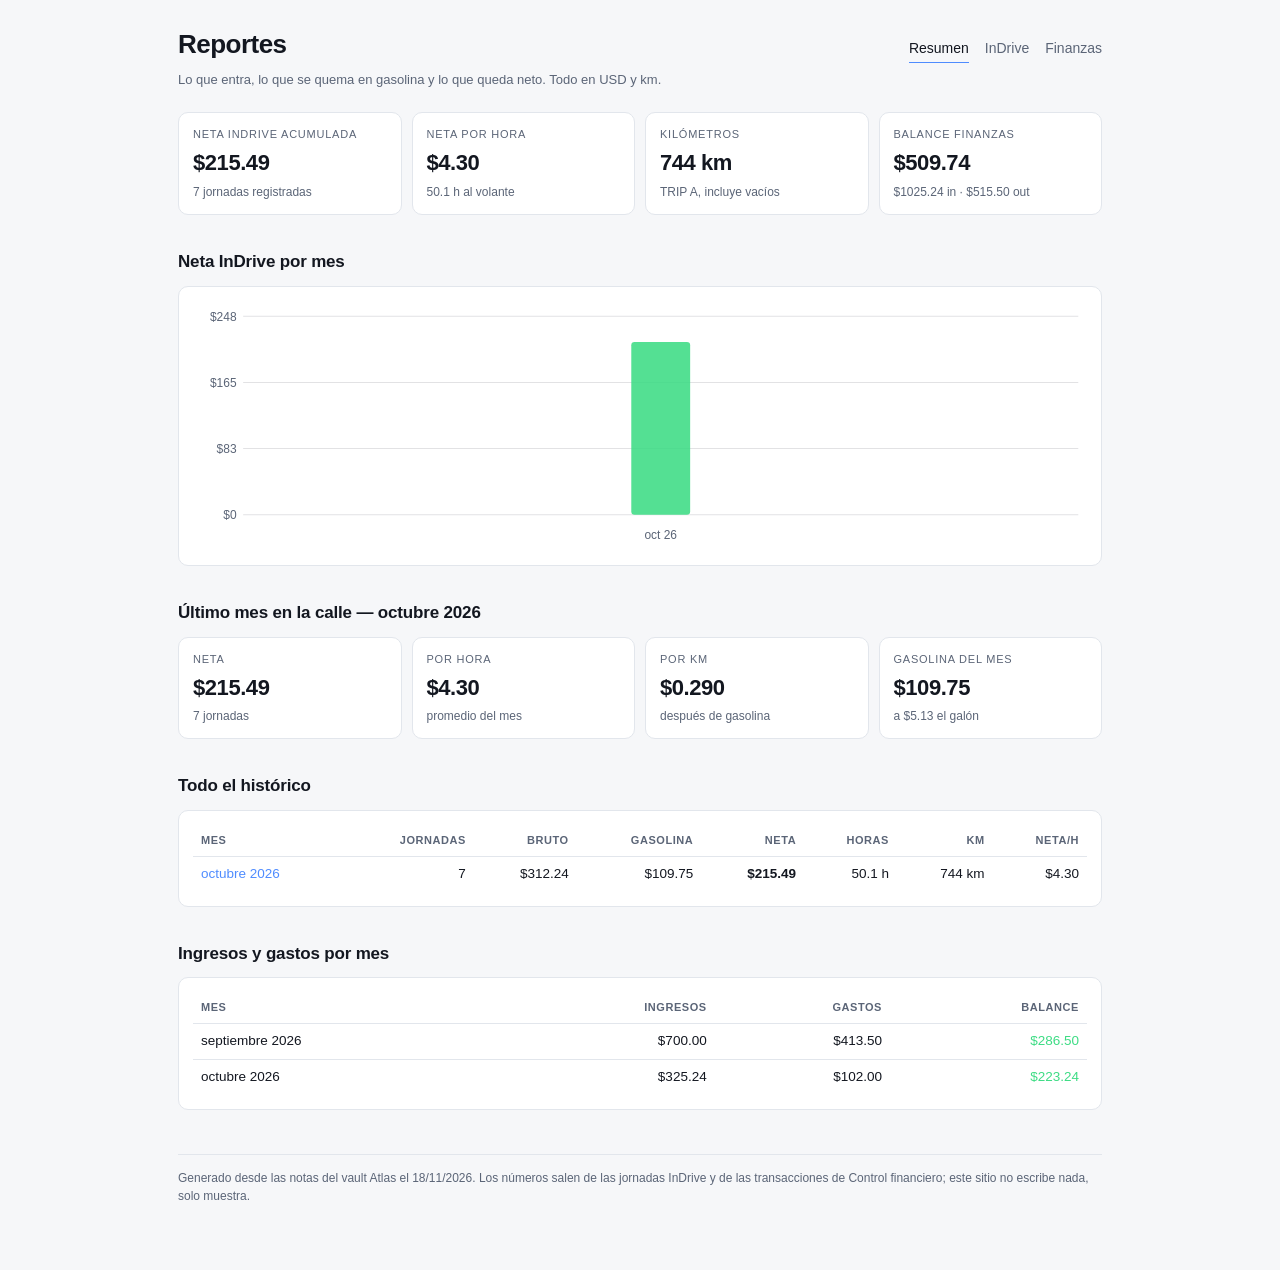
==== index.html @ 0451b604 "reportes 2026-11-18 06:03" ====
<!doctype html>
<html lang="es">
<head>
<meta charset="utf-8">
<meta name="viewport" content="width=device-width,initial-scale=1">
<title>Reportes</title>
<meta name="description" content="Reportes financieros de Victor — generados desde el vault Atlas">
<link rel="stylesheet" href="assets/reportes.css">
</head>
<body>
<div class="wrap">
<header class="top">
  <h1>Reportes</h1>
  <nav><a href="index.html" class="on">Resumen</a><a href="indrive.html">InDrive</a><a href="finanzas.html">Finanzas</a></nav>
</header>
<p class="sub">Lo que entra, lo que se quema en gasolina y lo que queda neto. Todo en USD y km.</p><div class="kpis"><div class="kpi"><div class="l">Neta InDrive acumulada</div><div class="v">$215.49</div><div class="d">7 jornadas registradas</div></div><div class="kpi"><div class="l">Neta por hora</div><div class="v">$4.30</div><div class="d">50.1 h al volante</div></div><div class="kpi"><div class="l">Kilómetros</div><div class="v">744 km</div><div class="d">TRIP A, incluye vacíos</div></div><div class="kpi"><div class="l">Balance finanzas</div><div class="v">$509.74</div><div class="d">$1025.24 in · $515.50 out</div></div></div><h2>Neta InDrive por mes</h2><div class="card"><svg viewBox="0 0 820 230" class="chart" role="img"><line x1="46" y1="196.0" x2="812" y2="196.0" stroke="currentColor" stroke-opacity=".12"/><text x="40" y="200.0" class="eje" text-anchor="end">$0</text><line x1="46" y1="135.3" x2="812" y2="135.3" stroke="currentColor" stroke-opacity=".12"/><text x="40" y="139.3" class="eje" text-anchor="end">$83</text><line x1="46" y1="74.7" x2="812" y2="74.7" stroke="currentColor" stroke-opacity=".12"/><text x="40" y="78.7" class="eje" text-anchor="end">$165</text><line x1="46" y1="14.0" x2="812" y2="14.0" stroke="currentColor" stroke-opacity=".12"/><text x="40" y="18.0" class="eje" text-anchor="end">$248</text><rect x="402.0" y="37.7" width="54.0" height="158.3" rx="3" fill="#3ddc84" opacity=".88"><title>oct 26: $215</title></rect><text x="429.0" y="218" class="eje" text-anchor="middle">oct 26</text></svg></div><h2>Último mes en la calle — octubre 2026</h2><div class="kpis"><div class="kpi"><div class="l">Neta</div><div class="v">$215.49</div><div class="d">7 jornadas</div></div><div class="kpi"><div class="l">Por hora</div><div class="v">$4.30</div><div class="d">promedio del mes</div></div><div class="kpi"><div class="l">Por km</div><div class="v">$0.290</div><div class="d">después de gasolina</div></div><div class="kpi"><div class="l">Gasolina del mes</div><div class="v">$109.75</div><div class="d">a $5.13 el galón</div></div></div><h2>Todo el histórico</h2><div class="card"><div class="scroll"><table><thead><tr><th>Mes</th><th>Jornadas</th><th>Bruto</th><th>Gasolina</th><th>Neta</th><th>Horas</th><th>Km</th><th>Neta/h</th></tr></thead><tbody><tr><td><a href="indrive.html">octubre 2026</a></td><td>7</td><td>$312.24</td><td>$109.75</td><td><b>$215.49</b></td><td>50.1 h</td><td>744 km</td><td>$4.30</td></tr></tbody></table></div></div><h2>Ingresos y gastos por mes</h2><div class="card"><div class="scroll"><table><thead><tr><th>Mes</th><th>Ingresos</th><th>Gastos</th><th>Balance</th></tr></thead><tbody><tr><td>septiembre 2026</td><td>$700.00</td><td>$413.50</td><td><span class="pos">$286.50</span></td></tr><tr><td>octubre 2026</td><td>$325.24</td><td>$102.00</td><td><span class="pos">$223.24</span></td></tr></tbody></table></div></div>
<footer>Generado desde las notas del vault Atlas el 18/11/2026. Los números salen de las jornadas InDrive y de las transacciones de Control financiero; este sitio no escribe nada, solo muestra.</footer>
</div>
</body>
</html>
---- assets/reportes.css ----
/* generado por build-reportes.py — no editar a mano */
:root{--bg:#0e1117;--panel:#161b24;--panel2:#1d2430;--tx:#e8edf5;--tx2:#98a4b8;--line:#242c3a;--azul:#4f8cff;--verde:#3ddc84}
@media (prefers-color-scheme:light){:root{--bg:#f6f7f9;--panel:#fff;--panel2:#f0f2f5;--tx:#131720;--tx2:#5b6577;--line:#e2e6ec}}
*{box-sizing:border-box}
body{margin:0;background:var(--bg);color:var(--tx);font:15px/1.55 -apple-system,BlinkMacSystemFont,"Segoe UI",Roboto,Helvetica,Arial,sans-serif;-webkit-font-smoothing:antialiased}
a{color:var(--azul);text-decoration:none}a:hover{text-decoration:underline}
.wrap{max-width:960px;margin:0 auto;padding:24px 18px 64px}
header.top{display:flex;align-items:baseline;justify-content:space-between;flex-wrap:wrap;gap:8px;margin-bottom:6px}
h1{font-size:26px;letter-spacing:-.02em;margin:0}
h2{font-size:17px;margin:34px 0 10px;letter-spacing:-.01em}
.sub{color:var(--tx2);font-size:13px;margin:2px 0 22px}
nav{display:flex;gap:16px;flex-wrap:wrap;font-size:14px}
nav a{color:var(--tx2);padding-bottom:2px;border-bottom:1px solid transparent}
nav a.on{color:var(--tx);border-color:var(--azul)}
.kpis{display:grid;grid-template-columns:repeat(auto-fit,minmax(150px,1fr));gap:10px}
.kpi{background:var(--panel);border:1px solid var(--line);border-radius:10px;padding:13px 14px}
.kpi .l{color:var(--tx2);font-size:11px;text-transform:uppercase;letter-spacing:.07em}
.kpi .v{font-size:22px;font-weight:650;letter-spacing:-.02em;margin-top:3px;font-variant-numeric:tabular-nums}
.kpi .d{color:var(--tx2);font-size:12px;margin-top:2px}
.card{background:var(--panel);border:1px solid var(--line);border-radius:10px;padding:14px;margin-top:10px}
table{width:100%;border-collapse:collapse;font-size:13.5px;font-variant-numeric:tabular-nums}
th,td{text-align:right;padding:7px 8px;border-bottom:1px solid var(--line);white-space:nowrap}
th{color:var(--tx2);font-weight:600;font-size:11px;text-transform:uppercase;letter-spacing:.05em}
th:first-child,td:first-child{text-align:left}
tr:last-child td{border-bottom:0}
tbody tr:hover{background:var(--panel2)}
.scroll{overflow-x:auto;-webkit-overflow-scrolling:touch}
.chart{width:100%;height:auto;color:var(--tx);display:block}
.eje{fill:var(--tx2);font-size:11px}
.eje.valor{font-size:11.5px}
.vacio{color:var(--tx2);font-size:13px;margin:6px 0}
.pos{color:var(--verde)}.neg{color:#ff6b6b}
footer{margin-top:44px;color:var(--tx2);font-size:12px;border-top:1px solid var(--line);padding-top:14px}
.aviso{background:var(--panel2);border-left:3px solid var(--azul);padding:10px 12px;border-radius:6px;font-size:13px;color:var(--tx2);margin-top:14px}
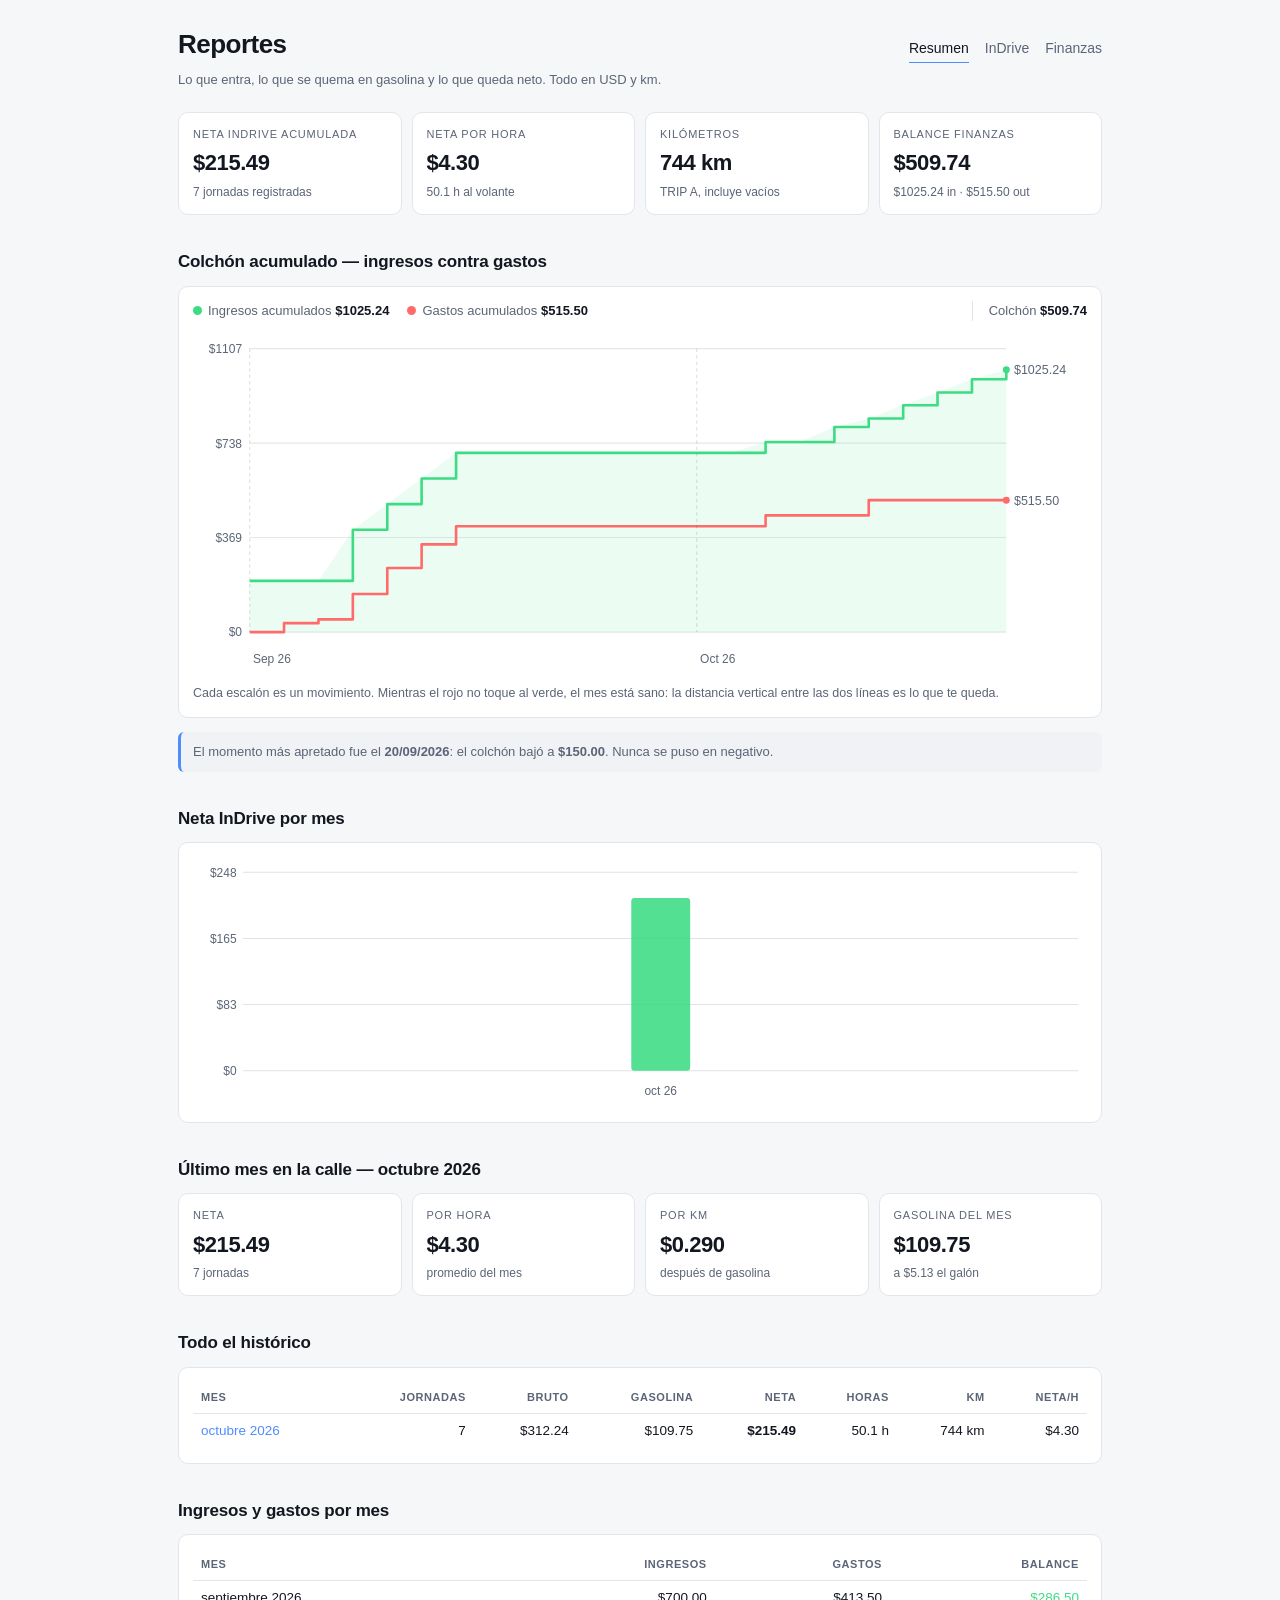
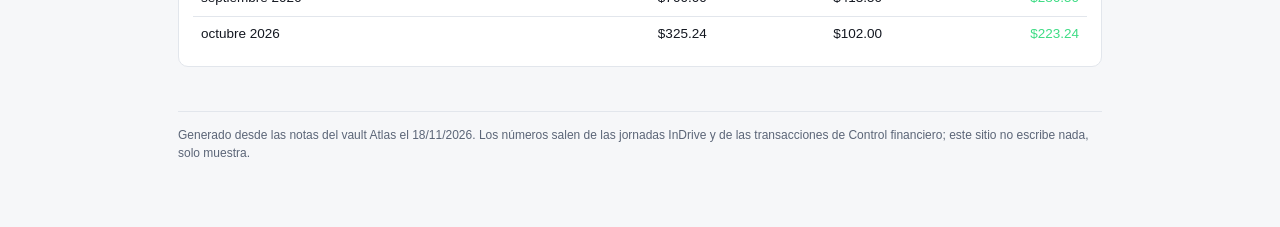
==== commit dcba70f6: "reportes 2026-11-18 06:56" ====
--- a/index.html
+++ b/index.html
@@ -13,7 +13,7 @@
   <h1>Reportes</h1>
   <nav><a href="index.html" class="on">Resumen</a><a href="indrive.html">InDrive</a><a href="finanzas.html">Finanzas</a></nav>
 </header>
-<p class="sub">Lo que entra, lo que se quema en gasolina y lo que queda neto. Todo en USD y km.</p><div class="kpis"><div class="kpi"><div class="l">Neta InDrive acumulada</div><div class="v">$215.49</div><div class="d">7 jornadas registradas</div></div><div class="kpi"><div class="l">Neta por hora</div><div class="v">$4.30</div><div class="d">50.1 h al volante</div></div><div class="kpi"><div class="l">Kilómetros</div><div class="v">744 km</div><div class="d">TRIP A, incluye vacíos</div></div><div class="kpi"><div class="l">Balance finanzas</div><div class="v">$509.74</div><div class="d">$1025.24 in · $515.50 out</div></div></div><h2>Neta InDrive por mes</h2><div class="card"><svg viewBox="0 0 820 230" class="chart" role="img"><line x1="46" y1="196.0" x2="812" y2="196.0" stroke="currentColor" stroke-opacity=".12"/><text x="40" y="200.0" class="eje" text-anchor="end">$0</text><line x1="46" y1="135.3" x2="812" y2="135.3" stroke="currentColor" stroke-opacity=".12"/><text x="40" y="139.3" class="eje" text-anchor="end">$83</text><line x1="46" y1="74.7" x2="812" y2="74.7" stroke="currentColor" stroke-opacity=".12"/><text x="40" y="78.7" class="eje" text-anchor="end">$165</text><line x1="46" y1="14.0" x2="812" y2="14.0" stroke="currentColor" stroke-opacity=".12"/><text x="40" y="18.0" class="eje" text-anchor="end">$248</text><rect x="402.0" y="37.7" width="54.0" height="158.3" rx="3" fill="#3ddc84" opacity=".88"><title>oct 26: $215</title></rect><text x="429.0" y="218" class="eje" text-anchor="middle">oct 26</text></svg></div><h2>Último mes en la calle — octubre 2026</h2><div class="kpis"><div class="kpi"><div class="l">Neta</div><div class="v">$215.49</div><div class="d">7 jornadas</div></div><div class="kpi"><div class="l">Por hora</div><div class="v">$4.30</div><div class="d">promedio del mes</div></div><div class="kpi"><div class="l">Por km</div><div class="v">$0.290</div><div class="d">después de gasolina</div></div><div class="kpi"><div class="l">Gasolina del mes</div><div class="v">$109.75</div><div class="d">a $5.13 el galón</div></div></div><h2>Todo el histórico</h2><div class="card"><div class="scroll"><table><thead><tr><th>Mes</th><th>Jornadas</th><th>Bruto</th><th>Gasolina</th><th>Neta</th><th>Horas</th><th>Km</th><th>Neta/h</th></tr></thead><tbody><tr><td><a href="indrive.html">octubre 2026</a></td><td>7</td><td>$312.24</td><td>$109.75</td><td><b>$215.49</b></td><td>50.1 h</td><td>744 km</td><td>$4.30</td></tr></tbody></table></div></div><h2>Ingresos y gastos por mes</h2><div class="card"><div class="scroll"><table><thead><tr><th>Mes</th><th>Ingresos</th><th>Gastos</th><th>Balance</th></tr></thead><tbody><tr><td>septiembre 2026</td><td>$700.00</td><td>$413.50</td><td><span class="pos">$286.50</span></td></tr><tr><td>octubre 2026</td><td>$325.24</td><td>$102.00</td><td><span class="pos">$223.24</span></td></tr></tbody></table></div></div>
+<p class="sub">Lo que entra, lo que se quema en gasolina y lo que queda neto. Todo en USD y km.</p><div class="kpis"><div class="kpi"><div class="l">Neta InDrive acumulada</div><div class="v">$215.49</div><div class="d">7 jornadas registradas</div></div><div class="kpi"><div class="l">Neta por hora</div><div class="v">$4.30</div><div class="d">50.1 h al volante</div></div><div class="kpi"><div class="l">Kilómetros</div><div class="v">744 km</div><div class="d">TRIP A, incluye vacíos</div></div><div class="kpi"><div class="l">Balance finanzas</div><div class="v">$509.74</div><div class="d">$1025.24 in · $515.50 out</div></div></div><h2>Colchón acumulado — ingresos contra gastos</h2><div class="card"><div class="leyenda"><span><i class="punto verde"></i>Ingresos acumulados <b>$1025.24</b></span><span><i class="punto rojo"></i>Gastos acumulados <b>$515.50</b></span><span class="hueco">Colchón <b class="pos">$509.74</b></span></div><svg viewBox="0 0 820 320" class="chart" role="img"><line x1="52" y1="278.0" x2="746" y2="278.0" stroke="currentColor" stroke-opacity=".1"/><text x="45" y="282.0" class="eje" text-anchor="end">$0</text><line x1="52" y1="191.3" x2="746" y2="191.3" stroke="currentColor" stroke-opacity=".1"/><text x="45" y="195.3" class="eje" text-anchor="end">$369</text><line x1="52" y1="104.7" x2="746" y2="104.7" stroke="currentColor" stroke-opacity=".1"/><text x="45" y="108.7" class="eje" text-anchor="end">$738</text><line x1="52" y1="18.0" x2="746" y2="18.0" stroke="currentColor" stroke-opacity=".1"/><text x="45" y="22.0" class="eje" text-anchor="end">$1107</text><path d="M52.0 278.0 L52.0 231.0 L83.5 231.0 L115.1 231.0 L146.6 184.1 L178.2 160.6 L209.7 137.1 L241.3 113.6 L272.8 113.6 L304.4 113.6 L335.9 113.6 L367.5 113.6 L399.0 113.6 L430.5 113.6 L462.1 113.6 L493.6 113.6 L525.2 103.6 L556.7 103.6 L588.3 89.9 L619.8 82.1 L651.4 69.9 L682.9 58.2 L714.5 46.1 L746.0 37.3 L746.0 278.0 Z" fill="#3ddc84" opacity=".10"/><path d="M52.0 231.0 H83.5 V231.0 H115.1 V231.0 H146.6 V184.1 H178.2 V160.6 H209.7 V137.1 H241.3 V113.6 H272.8 V113.6 H304.4 V113.6 H335.9 V113.6 H367.5 V113.6 H399.0 V113.6 H430.5 V113.6 H462.1 V113.6 H493.6 V113.6 H525.2 V103.6 H556.7 V103.6 H588.3 V89.9 H619.8 V82.1 H651.4 V69.9 H682.9 V58.2 H714.5 V46.1 H746.0 V37.3" fill="none" stroke="#3ddc84" stroke-width="2.4" stroke-linejoin="round"/><path d="M52.0 278.0 H83.5 V269.8 H115.1 V266.3 H146.6 V243.1 H178.2 V219.2 H209.7 V197.6 H241.3 V180.9 H272.8 V180.9 H304.4 V180.9 H335.9 V180.9 H367.5 V180.9 H399.0 V180.9 H430.5 V180.9 H462.1 V180.9 H493.6 V180.9 H525.2 V171.0 H556.7 V171.0 H588.3 V171.0 H619.8 V157.0 H651.4 V157.0 H682.9 V157.0 H714.5 V157.0 H746.0 V157.0" fill="none" stroke="#ff6b6b" stroke-width="2.4" stroke-linejoin="round"/><line x1="52.0" y1="18" x2="52.0" y2="278" stroke="currentColor" stroke-opacity=".14" stroke-dasharray="3 3"/><text x="55.0" y="306" class="eje">Sep 26</text><line x1="462.1" y1="18" x2="462.1" y2="278" stroke="currentColor" stroke-opacity=".14" stroke-dasharray="3 3"/><text x="465.1" y="306" class="eje">Oct 26</text><circle cx="746.0" cy="37.3" r="3.2" fill="#3ddc84"/><circle cx="746.0" cy="157.0" r="3.2" fill="#ff6b6b"/><text x="753.0" y="41.3" class="eje valor" fill="#3ddc84">$1025.24</text><text x="753.0" y="161.0" class="eje valor" fill="#ff6b6b">$515.50</text></svg><p class="nota">Cada escalón es un movimiento. Mientras el rojo no toque al verde, el mes está sano: la distancia vertical entre las dos líneas es lo que te queda.</p></div><div class="aviso">El momento más apretado fue el <b>20/09/2026</b>: el colchón bajó a <b>$150.00</b>. Nunca se puso en negativo.</div><h2>Neta InDrive por mes</h2><div class="card"><svg viewBox="0 0 820 230" class="chart" role="img"><line x1="46" y1="196.0" x2="812" y2="196.0" stroke="currentColor" stroke-opacity=".12"/><text x="40" y="200.0" class="eje" text-anchor="end">$0</text><line x1="46" y1="135.3" x2="812" y2="135.3" stroke="currentColor" stroke-opacity=".12"/><text x="40" y="139.3" class="eje" text-anchor="end">$83</text><line x1="46" y1="74.7" x2="812" y2="74.7" stroke="currentColor" stroke-opacity=".12"/><text x="40" y="78.7" class="eje" text-anchor="end">$165</text><line x1="46" y1="14.0" x2="812" y2="14.0" stroke="currentColor" stroke-opacity=".12"/><text x="40" y="18.0" class="eje" text-anchor="end">$248</text><rect x="402.0" y="37.7" width="54.0" height="158.3" rx="3" fill="#3ddc84" opacity=".88"><title>oct 26: $215</title></rect><text x="429.0" y="218" class="eje" text-anchor="middle">oct 26</text></svg></div><h2>Último mes en la calle — octubre 2026</h2><div class="kpis"><div class="kpi"><div class="l">Neta</div><div class="v">$215.49</div><div class="d">7 jornadas</div></div><div class="kpi"><div class="l">Por hora</div><div class="v">$4.30</div><div class="d">promedio del mes</div></div><div class="kpi"><div class="l">Por km</div><div class="v">$0.290</div><div class="d">después de gasolina</div></div><div class="kpi"><div class="l">Gasolina del mes</div><div class="v">$109.75</div><div class="d">a $5.13 el galón</div></div></div><h2>Todo el histórico</h2><div class="card"><div class="scroll"><table><thead><tr><th>Mes</th><th>Jornadas</th><th>Bruto</th><th>Gasolina</th><th>Neta</th><th>Horas</th><th>Km</th><th>Neta/h</th></tr></thead><tbody><tr><td><a href="indrive.html">octubre 2026</a></td><td>7</td><td>$312.24</td><td>$109.75</td><td><b>$215.49</b></td><td>50.1 h</td><td>744 km</td><td>$4.30</td></tr></tbody></table></div></div><h2>Ingresos y gastos por mes</h2><div class="card"><div class="scroll"><table><thead><tr><th>Mes</th><th>Ingresos</th><th>Gastos</th><th>Balance</th></tr></thead><tbody><tr><td>septiembre 2026</td><td>$700.00</td><td>$413.50</td><td><span class="pos">$286.50</span></td></tr><tr><td>octubre 2026</td><td>$325.24</td><td>$102.00</td><td><span class="pos">$223.24</span></td></tr></tbody></table></div></div>
 <footer>Generado desde las notas del vault Atlas el 18/11/2026. Los números salen de las jornadas InDrive y de las transacciones de Control financiero; este sitio no escribe nada, solo muestra.</footer>
 </div>
 </body>
--- a/assets/reportes.css
+++ b/assets/reportes.css
@@ -32,3 +32,10 @@
 .pos{color:var(--verde)}.neg{color:#ff6b6b}
 footer{margin-top:44px;color:var(--tx2);font-size:12px;border-top:1px solid var(--line);padding-top:14px}
 .aviso{background:var(--panel2);border-left:3px solid var(--azul);padding:10px 12px;border-radius:6px;font-size:13px;color:var(--tx2);margin-top:14px}
+.leyenda{display:flex;gap:18px;flex-wrap:wrap;align-items:center;font-size:13px;color:var(--tx2);margin-bottom:8px}
+.leyenda b{color:var(--tx);font-variant-numeric:tabular-nums}
+.punto{display:inline-block;width:9px;height:9px;border-radius:50%;margin-right:6px}
+.punto.verde{background:#3ddc84}
+.punto.rojo{background:#ff6b6b}
+.leyenda .hueco{margin-left:auto;border-left:1px solid var(--line);padding-left:16px}
+.nota{color:var(--tx2);font-size:12.5px;margin:6px 0 0}
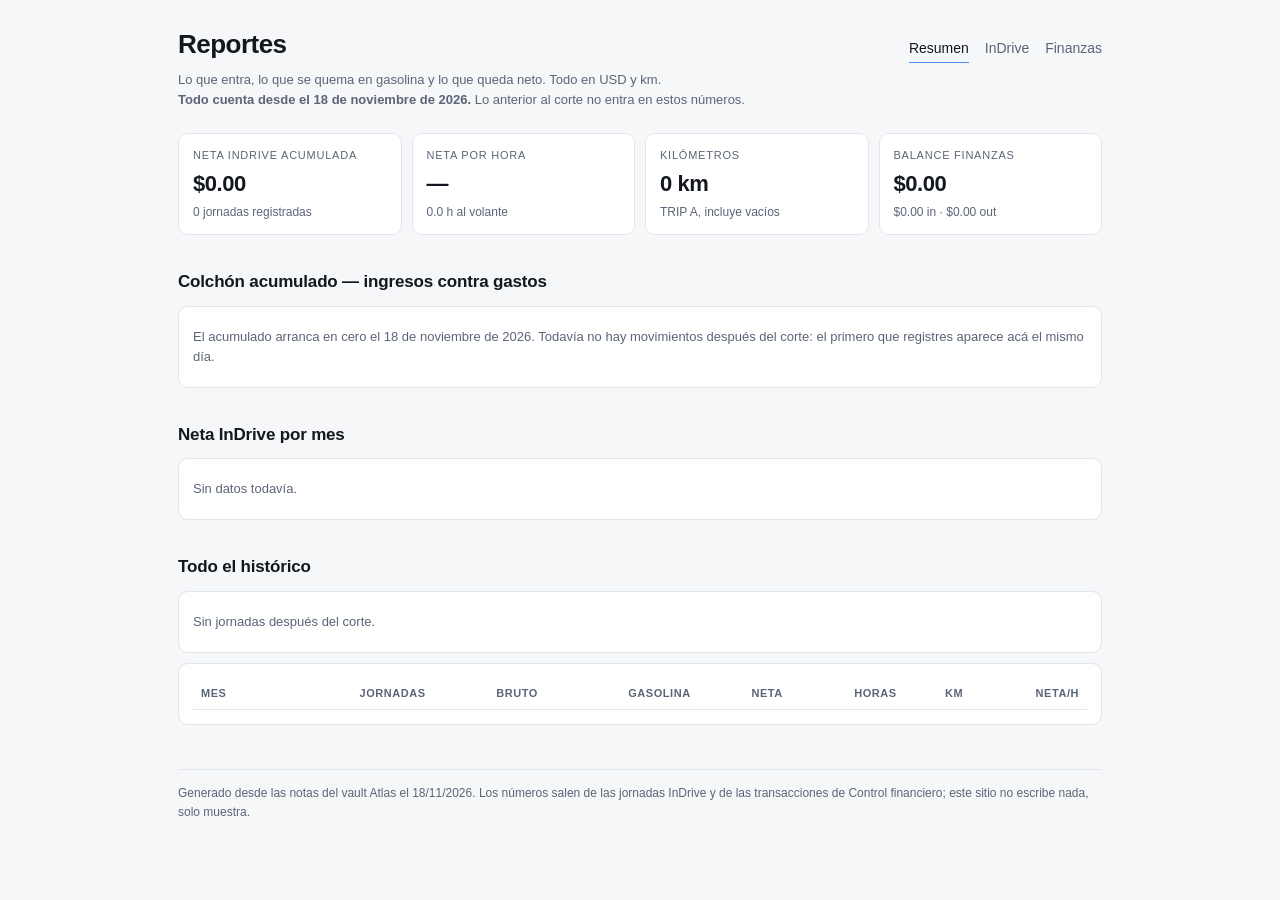
==== commit ac4f367c: "reportes 2026-11-18 07:10" ====
--- a/index.html
+++ b/index.html
@@ -6,6 +6,7 @@
 <title>Reportes</title>
 <meta name="description" content="Reportes financieros de Victor — generados desde el vault Atlas">
 <link rel="stylesheet" href="assets/reportes.css">
+<script src="assets/reportes.js" defer></script>
 </head>
 <body>
 <div class="wrap">
@@ -13,7 +14,7 @@
   <h1>Reportes</h1>
   <nav><a href="index.html" class="on">Resumen</a><a href="indrive.html">InDrive</a><a href="finanzas.html">Finanzas</a></nav>
 </header>
-<p class="sub">Lo que entra, lo que se quema en gasolina y lo que queda neto. Todo en USD y km.</p><div class="kpis"><div class="kpi"><div class="l">Neta InDrive acumulada</div><div class="v">$215.49</div><div class="d">7 jornadas registradas</div></div><div class="kpi"><div class="l">Neta por hora</div><div class="v">$4.30</div><div class="d">50.1 h al volante</div></div><div class="kpi"><div class="l">Kilómetros</div><div class="v">744 km</div><div class="d">TRIP A, incluye vacíos</div></div><div class="kpi"><div class="l">Balance finanzas</div><div class="v">$509.74</div><div class="d">$1025.24 in · $515.50 out</div></div></div><h2>Colchón acumulado — ingresos contra gastos</h2><div class="card"><div class="leyenda"><span><i class="punto verde"></i>Ingresos acumulados <b>$1025.24</b></span><span><i class="punto rojo"></i>Gastos acumulados <b>$515.50</b></span><span class="hueco">Colchón <b class="pos">$509.74</b></span></div><svg viewBox="0 0 820 320" class="chart" role="img"><line x1="52" y1="278.0" x2="746" y2="278.0" stroke="currentColor" stroke-opacity=".1"/><text x="45" y="282.0" class="eje" text-anchor="end">$0</text><line x1="52" y1="191.3" x2="746" y2="191.3" stroke="currentColor" stroke-opacity=".1"/><text x="45" y="195.3" class="eje" text-anchor="end">$369</text><line x1="52" y1="104.7" x2="746" y2="104.7" stroke="currentColor" stroke-opacity=".1"/><text x="45" y="108.7" class="eje" text-anchor="end">$738</text><line x1="52" y1="18.0" x2="746" y2="18.0" stroke="currentColor" stroke-opacity=".1"/><text x="45" y="22.0" class="eje" text-anchor="end">$1107</text><path d="M52.0 278.0 L52.0 231.0 L83.5 231.0 L115.1 231.0 L146.6 184.1 L178.2 160.6 L209.7 137.1 L241.3 113.6 L272.8 113.6 L304.4 113.6 L335.9 113.6 L367.5 113.6 L399.0 113.6 L430.5 113.6 L462.1 113.6 L493.6 113.6 L525.2 103.6 L556.7 103.6 L588.3 89.9 L619.8 82.1 L651.4 69.9 L682.9 58.2 L714.5 46.1 L746.0 37.3 L746.0 278.0 Z" fill="#3ddc84" opacity=".10"/><path d="M52.0 231.0 H83.5 V231.0 H115.1 V231.0 H146.6 V184.1 H178.2 V160.6 H209.7 V137.1 H241.3 V113.6 H272.8 V113.6 H304.4 V113.6 H335.9 V113.6 H367.5 V113.6 H399.0 V113.6 H430.5 V113.6 H462.1 V113.6 H493.6 V113.6 H525.2 V103.6 H556.7 V103.6 H588.3 V89.9 H619.8 V82.1 H651.4 V69.9 H682.9 V58.2 H714.5 V46.1 H746.0 V37.3" fill="none" stroke="#3ddc84" stroke-width="2.4" stroke-linejoin="round"/><path d="M52.0 278.0 H83.5 V269.8 H115.1 V266.3 H146.6 V243.1 H178.2 V219.2 H209.7 V197.6 H241.3 V180.9 H272.8 V180.9 H304.4 V180.9 H335.9 V180.9 H367.5 V180.9 H399.0 V180.9 H430.5 V180.9 H462.1 V180.9 H493.6 V180.9 H525.2 V171.0 H556.7 V171.0 H588.3 V171.0 H619.8 V157.0 H651.4 V157.0 H682.9 V157.0 H714.5 V157.0 H746.0 V157.0" fill="none" stroke="#ff6b6b" stroke-width="2.4" stroke-linejoin="round"/><line x1="52.0" y1="18" x2="52.0" y2="278" stroke="currentColor" stroke-opacity=".14" stroke-dasharray="3 3"/><text x="55.0" y="306" class="eje">Sep 26</text><line x1="462.1" y1="18" x2="462.1" y2="278" stroke="currentColor" stroke-opacity=".14" stroke-dasharray="3 3"/><text x="465.1" y="306" class="eje">Oct 26</text><circle cx="746.0" cy="37.3" r="3.2" fill="#3ddc84"/><circle cx="746.0" cy="157.0" r="3.2" fill="#ff6b6b"/><text x="753.0" y="41.3" class="eje valor" fill="#3ddc84">$1025.24</text><text x="753.0" y="161.0" class="eje valor" fill="#ff6b6b">$515.50</text></svg><p class="nota">Cada escalón es un movimiento. Mientras el rojo no toque al verde, el mes está sano: la distancia vertical entre las dos líneas es lo que te queda.</p></div><div class="aviso">El momento más apretado fue el <b>20/09/2026</b>: el colchón bajó a <b>$150.00</b>. Nunca se puso en negativo.</div><h2>Neta InDrive por mes</h2><div class="card"><svg viewBox="0 0 820 230" class="chart" role="img"><line x1="46" y1="196.0" x2="812" y2="196.0" stroke="currentColor" stroke-opacity=".12"/><text x="40" y="200.0" class="eje" text-anchor="end">$0</text><line x1="46" y1="135.3" x2="812" y2="135.3" stroke="currentColor" stroke-opacity=".12"/><text x="40" y="139.3" class="eje" text-anchor="end">$83</text><line x1="46" y1="74.7" x2="812" y2="74.7" stroke="currentColor" stroke-opacity=".12"/><text x="40" y="78.7" class="eje" text-anchor="end">$165</text><line x1="46" y1="14.0" x2="812" y2="14.0" stroke="currentColor" stroke-opacity=".12"/><text x="40" y="18.0" class="eje" text-anchor="end">$248</text><rect x="402.0" y="37.7" width="54.0" height="158.3" rx="3" fill="#3ddc84" opacity=".88"><title>oct 26: $215</title></rect><text x="429.0" y="218" class="eje" text-anchor="middle">oct 26</text></svg></div><h2>Último mes en la calle — octubre 2026</h2><div class="kpis"><div class="kpi"><div class="l">Neta</div><div class="v">$215.49</div><div class="d">7 jornadas</div></div><div class="kpi"><div class="l">Por hora</div><div class="v">$4.30</div><div class="d">promedio del mes</div></div><div class="kpi"><div class="l">Por km</div><div class="v">$0.290</div><div class="d">después de gasolina</div></div><div class="kpi"><div class="l">Gasolina del mes</div><div class="v">$109.75</div><div class="d">a $5.13 el galón</div></div></div><h2>Todo el histórico</h2><div class="card"><div class="scroll"><table><thead><tr><th>Mes</th><th>Jornadas</th><th>Bruto</th><th>Gasolina</th><th>Neta</th><th>Horas</th><th>Km</th><th>Neta/h</th></tr></thead><tbody><tr><td><a href="indrive.html">octubre 2026</a></td><td>7</td><td>$312.24</td><td>$109.75</td><td><b>$215.49</b></td><td>50.1 h</td><td>744 km</td><td>$4.30</td></tr></tbody></table></div></div><h2>Ingresos y gastos por mes</h2><div class="card"><div class="scroll"><table><thead><tr><th>Mes</th><th>Ingresos</th><th>Gastos</th><th>Balance</th></tr></thead><tbody><tr><td>septiembre 2026</td><td>$700.00</td><td>$413.50</td><td><span class="pos">$286.50</span></td></tr><tr><td>octubre 2026</td><td>$325.24</td><td>$102.00</td><td><span class="pos">$223.24</span></td></tr></tbody></table></div></div>
+<p class="sub">Lo que entra, lo que se quema en gasolina y lo que queda neto. Todo en USD y km.<br><b>Todo cuenta desde el 18 de noviembre de 2026.</b> Lo anterior al corte no entra en estos números.</p><div class="kpis"><div class="kpi"><div class="l">Neta InDrive acumulada</div><div class="v">$0.00</div><div class="d">0 jornadas registradas</div></div><div class="kpi"><div class="l">Neta por hora</div><div class="v">—</div><div class="d">0.0 h al volante</div></div><div class="kpi"><div class="l">Kilómetros</div><div class="v">0 km</div><div class="d">TRIP A, incluye vacíos</div></div><div class="kpi"><div class="l">Balance finanzas</div><div class="v">$0.00</div><div class="d">$0.00 in · $0.00 out</div></div></div><h2>Colchón acumulado — ingresos contra gastos</h2><div class="card"><p class="vacio">El acumulado arranca en cero el 18 de noviembre de 2026. Todavía no hay movimientos después del corte: el primero que registres aparece acá el mismo día.</p></div><h2>Neta InDrive por mes</h2><div class="card"><p class="vacio">Sin datos todavía.</p></div><h2>Todo el histórico</h2><div class="card"><p class="vacio">Sin jornadas después del corte.</p></div><div class="card"><div class="scroll"><table><thead><tr><th>Mes</th><th>Jornadas</th><th>Bruto</th><th>Gasolina</th><th>Neta</th><th>Horas</th><th>Km</th><th>Neta/h</th></tr></thead><tbody></tbody></table></div></div>
 <footer>Generado desde las notas del vault Atlas el 18/11/2026. Los números salen de las jornadas InDrive y de las transacciones de Control financiero; este sitio no escribe nada, solo muestra.</footer>
 </div>
 </body>
--- a/assets/reportes.css
+++ b/assets/reportes.css
@@ -39,3 +39,10 @@
 .punto.rojo{background:#ff6b6b}
 .leyenda .hueco{margin-left:auto;border-left:1px solid var(--line);padding-left:16px}
 .nota{color:var(--tx2);font-size:12.5px;margin:6px 0 0}
+.chartbox{position:relative}
+.tip{position:absolute;top:4px;pointer-events:none;background:var(--panel2);border:1px solid var(--line);border-radius:7px;padding:7px 9px;font-size:12px;line-height:1.45;box-shadow:0 6px 18px rgba(0,0,0,.28);white-space:nowrap;z-index:3}
+.tip .h{color:var(--tx2);margin-bottom:3px;font-variant-numeric:tabular-nums}
+.tip .f{display:flex;gap:12px;justify-content:space-between;font-variant-numeric:tabular-nums}
+.tip .f b{font-weight:600}
+.tip .v{color:var(--verde)}.tip .r{color:#ff6b6b}
+.tip .c{margin-top:3px;padding-top:3px;border-top:1px solid var(--line);font-variant-numeric:tabular-nums}
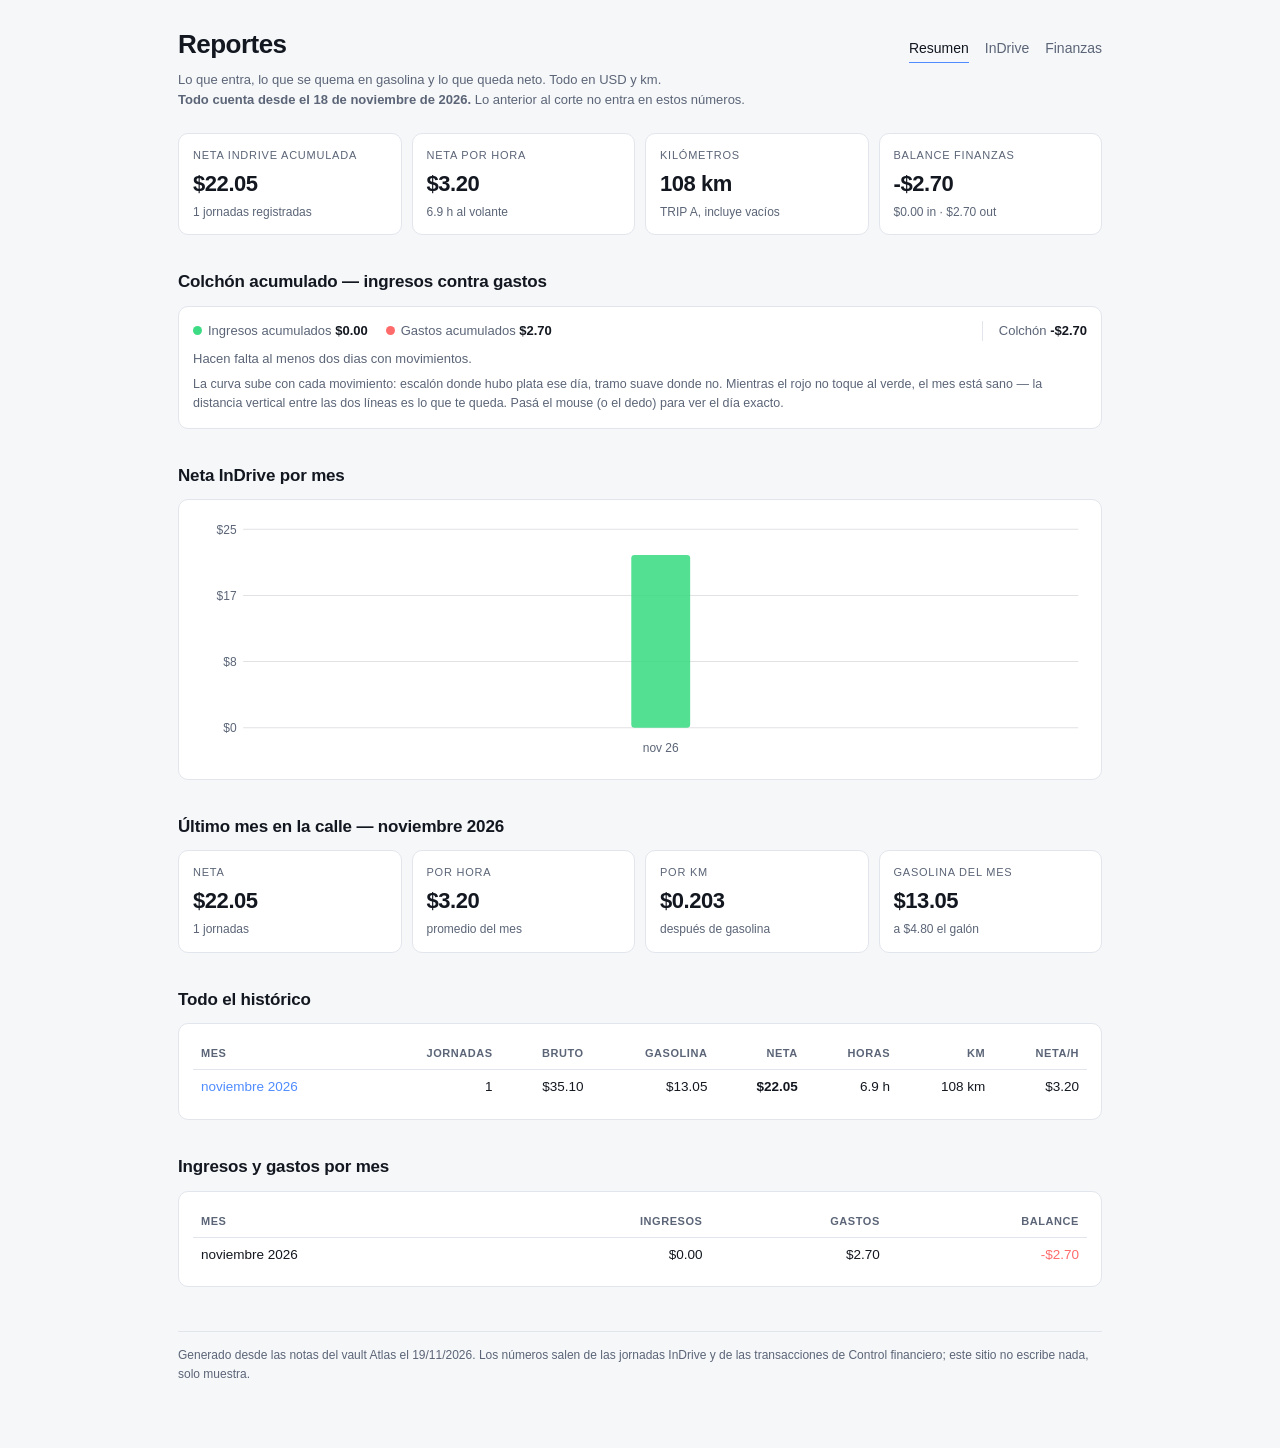
==== commit b53076f2: "reportes 2026-11-19 05:12" ====
--- a/index.html
+++ b/index.html
@@ -14,8 +14,8 @@
   <h1>Reportes</h1>
   <nav><a href="index.html" class="on">Resumen</a><a href="indrive.html">InDrive</a><a href="finanzas.html">Finanzas</a></nav>
 </header>
-<p class="sub">Lo que entra, lo que se quema en gasolina y lo que queda neto. Todo en USD y km.<br><b>Todo cuenta desde el 18 de noviembre de 2026.</b> Lo anterior al corte no entra en estos números.</p><div class="kpis"><div class="kpi"><div class="l">Neta InDrive acumulada</div><div class="v">$0.00</div><div class="d">0 jornadas registradas</div></div><div class="kpi"><div class="l">Neta por hora</div><div class="v">—</div><div class="d">0.0 h al volante</div></div><div class="kpi"><div class="l">Kilómetros</div><div class="v">0 km</div><div class="d">TRIP A, incluye vacíos</div></div><div class="kpi"><div class="l">Balance finanzas</div><div class="v">$0.00</div><div class="d">$0.00 in · $0.00 out</div></div></div><h2>Colchón acumulado — ingresos contra gastos</h2><div class="card"><p class="vacio">El acumulado arranca en cero el 18 de noviembre de 2026. Todavía no hay movimientos después del corte: el primero que registres aparece acá el mismo día.</p></div><h2>Neta InDrive por mes</h2><div class="card"><p class="vacio">Sin datos todavía.</p></div><h2>Todo el histórico</h2><div class="card"><p class="vacio">Sin jornadas después del corte.</p></div><div class="card"><div class="scroll"><table><thead><tr><th>Mes</th><th>Jornadas</th><th>Bruto</th><th>Gasolina</th><th>Neta</th><th>Horas</th><th>Km</th><th>Neta/h</th></tr></thead><tbody></tbody></table></div></div>
-<footer>Generado desde las notas del vault Atlas el 18/11/2026. Los números salen de las jornadas InDrive y de las transacciones de Control financiero; este sitio no escribe nada, solo muestra.</footer>
+<p class="sub">Lo que entra, lo que se quema en gasolina y lo que queda neto. Todo en USD y km.<br><b>Todo cuenta desde el 18 de noviembre de 2026.</b> Lo anterior al corte no entra en estos números.</p><div class="kpis"><div class="kpi"><div class="l">Neta InDrive acumulada</div><div class="v">$22.05</div><div class="d">1 jornadas registradas</div></div><div class="kpi"><div class="l">Neta por hora</div><div class="v">$3.20</div><div class="d">6.9 h al volante</div></div><div class="kpi"><div class="l">Kilómetros</div><div class="v">108 km</div><div class="d">TRIP A, incluye vacíos</div></div><div class="kpi"><div class="l">Balance finanzas</div><div class="v">-$2.70</div><div class="d">$0.00 in · $2.70 out</div></div></div><h2>Colchón acumulado — ingresos contra gastos</h2><div class="card"><div class="leyenda"><span><i class="punto verde"></i>Ingresos acumulados <b>$0.00</b></span><span><i class="punto rojo"></i>Gastos acumulados <b>$2.70</b></span><span class="hueco">Colchón <b class="neg">-$2.70</b></span></div><p class="vacio">Hacen falta al menos dos dias con movimientos.</p><p class="nota">La curva sube con cada movimiento: escalón donde hubo plata ese día, tramo suave donde no. Mientras el rojo no toque al verde, el mes está sano — la distancia vertical entre las dos líneas es lo que te queda. Pasá el mouse (o el dedo) para ver el día exacto.</p></div><h2>Neta InDrive por mes</h2><div class="card"><svg viewBox="0 0 820 230" class="chart" role="img"><line x1="46" y1="196.0" x2="812" y2="196.0" stroke="currentColor" stroke-opacity=".12"/><text x="40" y="200.0" class="eje" text-anchor="end">$0</text><line x1="46" y1="135.3" x2="812" y2="135.3" stroke="currentColor" stroke-opacity=".12"/><text x="40" y="139.3" class="eje" text-anchor="end">$8</text><line x1="46" y1="74.7" x2="812" y2="74.7" stroke="currentColor" stroke-opacity=".12"/><text x="40" y="78.7" class="eje" text-anchor="end">$17</text><line x1="46" y1="14.0" x2="812" y2="14.0" stroke="currentColor" stroke-opacity=".12"/><text x="40" y="18.0" class="eje" text-anchor="end">$25</text><rect x="402.0" y="37.7" width="54.0" height="158.3" rx="3" fill="#3ddc84" opacity=".88"><title>nov 26: $22</title></rect><text x="429.0" y="218" class="eje" text-anchor="middle">nov 26</text></svg></div><h2>Último mes en la calle — noviembre 2026</h2><div class="kpis"><div class="kpi"><div class="l">Neta</div><div class="v">$22.05</div><div class="d">1 jornadas</div></div><div class="kpi"><div class="l">Por hora</div><div class="v">$3.20</div><div class="d">promedio del mes</div></div><div class="kpi"><div class="l">Por km</div><div class="v">$0.203</div><div class="d">después de gasolina</div></div><div class="kpi"><div class="l">Gasolina del mes</div><div class="v">$13.05</div><div class="d">a $4.80 el galón</div></div></div><h2>Todo el histórico</h2><div class="card"><div class="scroll"><table><thead><tr><th>Mes</th><th>Jornadas</th><th>Bruto</th><th>Gasolina</th><th>Neta</th><th>Horas</th><th>Km</th><th>Neta/h</th></tr></thead><tbody><tr><td><a href="indrive.html">noviembre 2026</a></td><td>1</td><td>$35.10</td><td>$13.05</td><td><b>$22.05</b></td><td>6.9 h</td><td>108 km</td><td>$3.20</td></tr></tbody></table></div></div><h2>Ingresos y gastos por mes</h2><div class="card"><div class="scroll"><table><thead><tr><th>Mes</th><th>Ingresos</th><th>Gastos</th><th>Balance</th></tr></thead><tbody><tr><td>noviembre 2026</td><td>$0.00</td><td>$2.70</td><td><span class="neg">-$2.70</span></td></tr></tbody></table></div></div>
+<footer>Generado desde las notas del vault Atlas el 19/11/2026. Los números salen de las jornadas InDrive y de las transacciones de Control financiero; este sitio no escribe nada, solo muestra.</footer>
 </div>
 </body>
 </html>
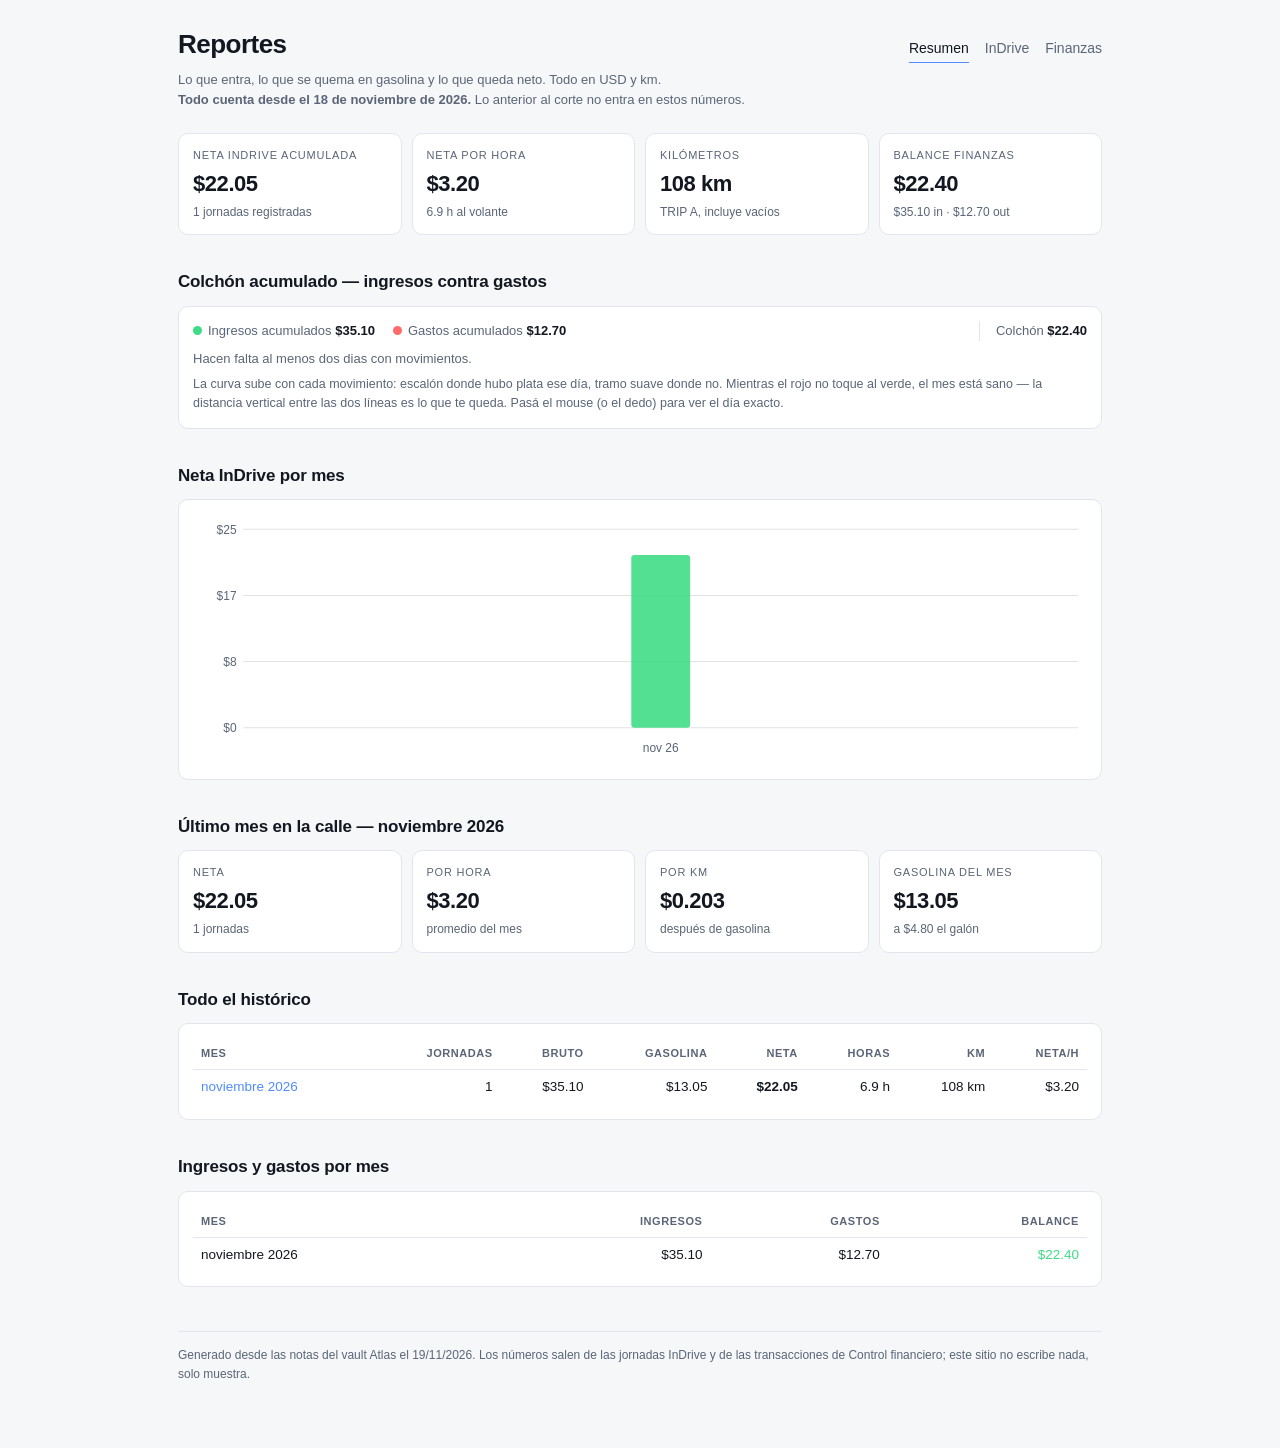
==== commit 0b0d31cd: "reportes 2026-11-19 05:13" ====
--- a/index.html
+++ b/index.html
@@ -14,7 +14,7 @@
   <h1>Reportes</h1>
   <nav><a href="index.html" class="on">Resumen</a><a href="indrive.html">InDrive</a><a href="finanzas.html">Finanzas</a></nav>
 </header>
-<p class="sub">Lo que entra, lo que se quema en gasolina y lo que queda neto. Todo en USD y km.<br><b>Todo cuenta desde el 18 de noviembre de 2026.</b> Lo anterior al corte no entra en estos números.</p><div class="kpis"><div class="kpi"><div class="l">Neta InDrive acumulada</div><div class="v">$22.05</div><div class="d">1 jornadas registradas</div></div><div class="kpi"><div class="l">Neta por hora</div><div class="v">$3.20</div><div class="d">6.9 h al volante</div></div><div class="kpi"><div class="l">Kilómetros</div><div class="v">108 km</div><div class="d">TRIP A, incluye vacíos</div></div><div class="kpi"><div class="l">Balance finanzas</div><div class="v">-$2.70</div><div class="d">$0.00 in · $2.70 out</div></div></div><h2>Colchón acumulado — ingresos contra gastos</h2><div class="card"><div class="leyenda"><span><i class="punto verde"></i>Ingresos acumulados <b>$0.00</b></span><span><i class="punto rojo"></i>Gastos acumulados <b>$2.70</b></span><span class="hueco">Colchón <b class="neg">-$2.70</b></span></div><p class="vacio">Hacen falta al menos dos dias con movimientos.</p><p class="nota">La curva sube con cada movimiento: escalón donde hubo plata ese día, tramo suave donde no. Mientras el rojo no toque al verde, el mes está sano — la distancia vertical entre las dos líneas es lo que te queda. Pasá el mouse (o el dedo) para ver el día exacto.</p></div><h2>Neta InDrive por mes</h2><div class="card"><svg viewBox="0 0 820 230" class="chart" role="img"><line x1="46" y1="196.0" x2="812" y2="196.0" stroke="currentColor" stroke-opacity=".12"/><text x="40" y="200.0" class="eje" text-anchor="end">$0</text><line x1="46" y1="135.3" x2="812" y2="135.3" stroke="currentColor" stroke-opacity=".12"/><text x="40" y="139.3" class="eje" text-anchor="end">$8</text><line x1="46" y1="74.7" x2="812" y2="74.7" stroke="currentColor" stroke-opacity=".12"/><text x="40" y="78.7" class="eje" text-anchor="end">$17</text><line x1="46" y1="14.0" x2="812" y2="14.0" stroke="currentColor" stroke-opacity=".12"/><text x="40" y="18.0" class="eje" text-anchor="end">$25</text><rect x="402.0" y="37.7" width="54.0" height="158.3" rx="3" fill="#3ddc84" opacity=".88"><title>nov 26: $22</title></rect><text x="429.0" y="218" class="eje" text-anchor="middle">nov 26</text></svg></div><h2>Último mes en la calle — noviembre 2026</h2><div class="kpis"><div class="kpi"><div class="l">Neta</div><div class="v">$22.05</div><div class="d">1 jornadas</div></div><div class="kpi"><div class="l">Por hora</div><div class="v">$3.20</div><div class="d">promedio del mes</div></div><div class="kpi"><div class="l">Por km</div><div class="v">$0.203</div><div class="d">después de gasolina</div></div><div class="kpi"><div class="l">Gasolina del mes</div><div class="v">$13.05</div><div class="d">a $4.80 el galón</div></div></div><h2>Todo el histórico</h2><div class="card"><div class="scroll"><table><thead><tr><th>Mes</th><th>Jornadas</th><th>Bruto</th><th>Gasolina</th><th>Neta</th><th>Horas</th><th>Km</th><th>Neta/h</th></tr></thead><tbody><tr><td><a href="indrive.html">noviembre 2026</a></td><td>1</td><td>$35.10</td><td>$13.05</td><td><b>$22.05</b></td><td>6.9 h</td><td>108 km</td><td>$3.20</td></tr></tbody></table></div></div><h2>Ingresos y gastos por mes</h2><div class="card"><div class="scroll"><table><thead><tr><th>Mes</th><th>Ingresos</th><th>Gastos</th><th>Balance</th></tr></thead><tbody><tr><td>noviembre 2026</td><td>$0.00</td><td>$2.70</td><td><span class="neg">-$2.70</span></td></tr></tbody></table></div></div>
+<p class="sub">Lo que entra, lo que se quema en gasolina y lo que queda neto. Todo en USD y km.<br><b>Todo cuenta desde el 18 de noviembre de 2026.</b> Lo anterior al corte no entra en estos números.</p><div class="kpis"><div class="kpi"><div class="l">Neta InDrive acumulada</div><div class="v">$22.05</div><div class="d">1 jornadas registradas</div></div><div class="kpi"><div class="l">Neta por hora</div><div class="v">$3.20</div><div class="d">6.9 h al volante</div></div><div class="kpi"><div class="l">Kilómetros</div><div class="v">108 km</div><div class="d">TRIP A, incluye vacíos</div></div><div class="kpi"><div class="l">Balance finanzas</div><div class="v">$22.40</div><div class="d">$35.10 in · $12.70 out</div></div></div><h2>Colchón acumulado — ingresos contra gastos</h2><div class="card"><div class="leyenda"><span><i class="punto verde"></i>Ingresos acumulados <b>$35.10</b></span><span><i class="punto rojo"></i>Gastos acumulados <b>$12.70</b></span><span class="hueco">Colchón <b class="pos">$22.40</b></span></div><p class="vacio">Hacen falta al menos dos dias con movimientos.</p><p class="nota">La curva sube con cada movimiento: escalón donde hubo plata ese día, tramo suave donde no. Mientras el rojo no toque al verde, el mes está sano — la distancia vertical entre las dos líneas es lo que te queda. Pasá el mouse (o el dedo) para ver el día exacto.</p></div><h2>Neta InDrive por mes</h2><div class="card"><svg viewBox="0 0 820 230" class="chart" role="img"><line x1="46" y1="196.0" x2="812" y2="196.0" stroke="currentColor" stroke-opacity=".12"/><text x="40" y="200.0" class="eje" text-anchor="end">$0</text><line x1="46" y1="135.3" x2="812" y2="135.3" stroke="currentColor" stroke-opacity=".12"/><text x="40" y="139.3" class="eje" text-anchor="end">$8</text><line x1="46" y1="74.7" x2="812" y2="74.7" stroke="currentColor" stroke-opacity=".12"/><text x="40" y="78.7" class="eje" text-anchor="end">$17</text><line x1="46" y1="14.0" x2="812" y2="14.0" stroke="currentColor" stroke-opacity=".12"/><text x="40" y="18.0" class="eje" text-anchor="end">$25</text><rect x="402.0" y="37.7" width="54.0" height="158.3" rx="3" fill="#3ddc84" opacity=".88"><title>nov 26: $22</title></rect><text x="429.0" y="218" class="eje" text-anchor="middle">nov 26</text></svg></div><h2>Último mes en la calle — noviembre 2026</h2><div class="kpis"><div class="kpi"><div class="l">Neta</div><div class="v">$22.05</div><div class="d">1 jornadas</div></div><div class="kpi"><div class="l">Por hora</div><div class="v">$3.20</div><div class="d">promedio del mes</div></div><div class="kpi"><div class="l">Por km</div><div class="v">$0.203</div><div class="d">después de gasolina</div></div><div class="kpi"><div class="l">Gasolina del mes</div><div class="v">$13.05</div><div class="d">a $4.80 el galón</div></div></div><h2>Todo el histórico</h2><div class="card"><div class="scroll"><table><thead><tr><th>Mes</th><th>Jornadas</th><th>Bruto</th><th>Gasolina</th><th>Neta</th><th>Horas</th><th>Km</th><th>Neta/h</th></tr></thead><tbody><tr><td><a href="indrive.html">noviembre 2026</a></td><td>1</td><td>$35.10</td><td>$13.05</td><td><b>$22.05</b></td><td>6.9 h</td><td>108 km</td><td>$3.20</td></tr></tbody></table></div></div><h2>Ingresos y gastos por mes</h2><div class="card"><div class="scroll"><table><thead><tr><th>Mes</th><th>Ingresos</th><th>Gastos</th><th>Balance</th></tr></thead><tbody><tr><td>noviembre 2026</td><td>$35.10</td><td>$12.70</td><td><span class="pos">$22.40</span></td></tr></tbody></table></div></div>
 <footer>Generado desde las notas del vault Atlas el 19/11/2026. Los números salen de las jornadas InDrive y de las transacciones de Control financiero; este sitio no escribe nada, solo muestra.</footer>
 </div>
 </body>
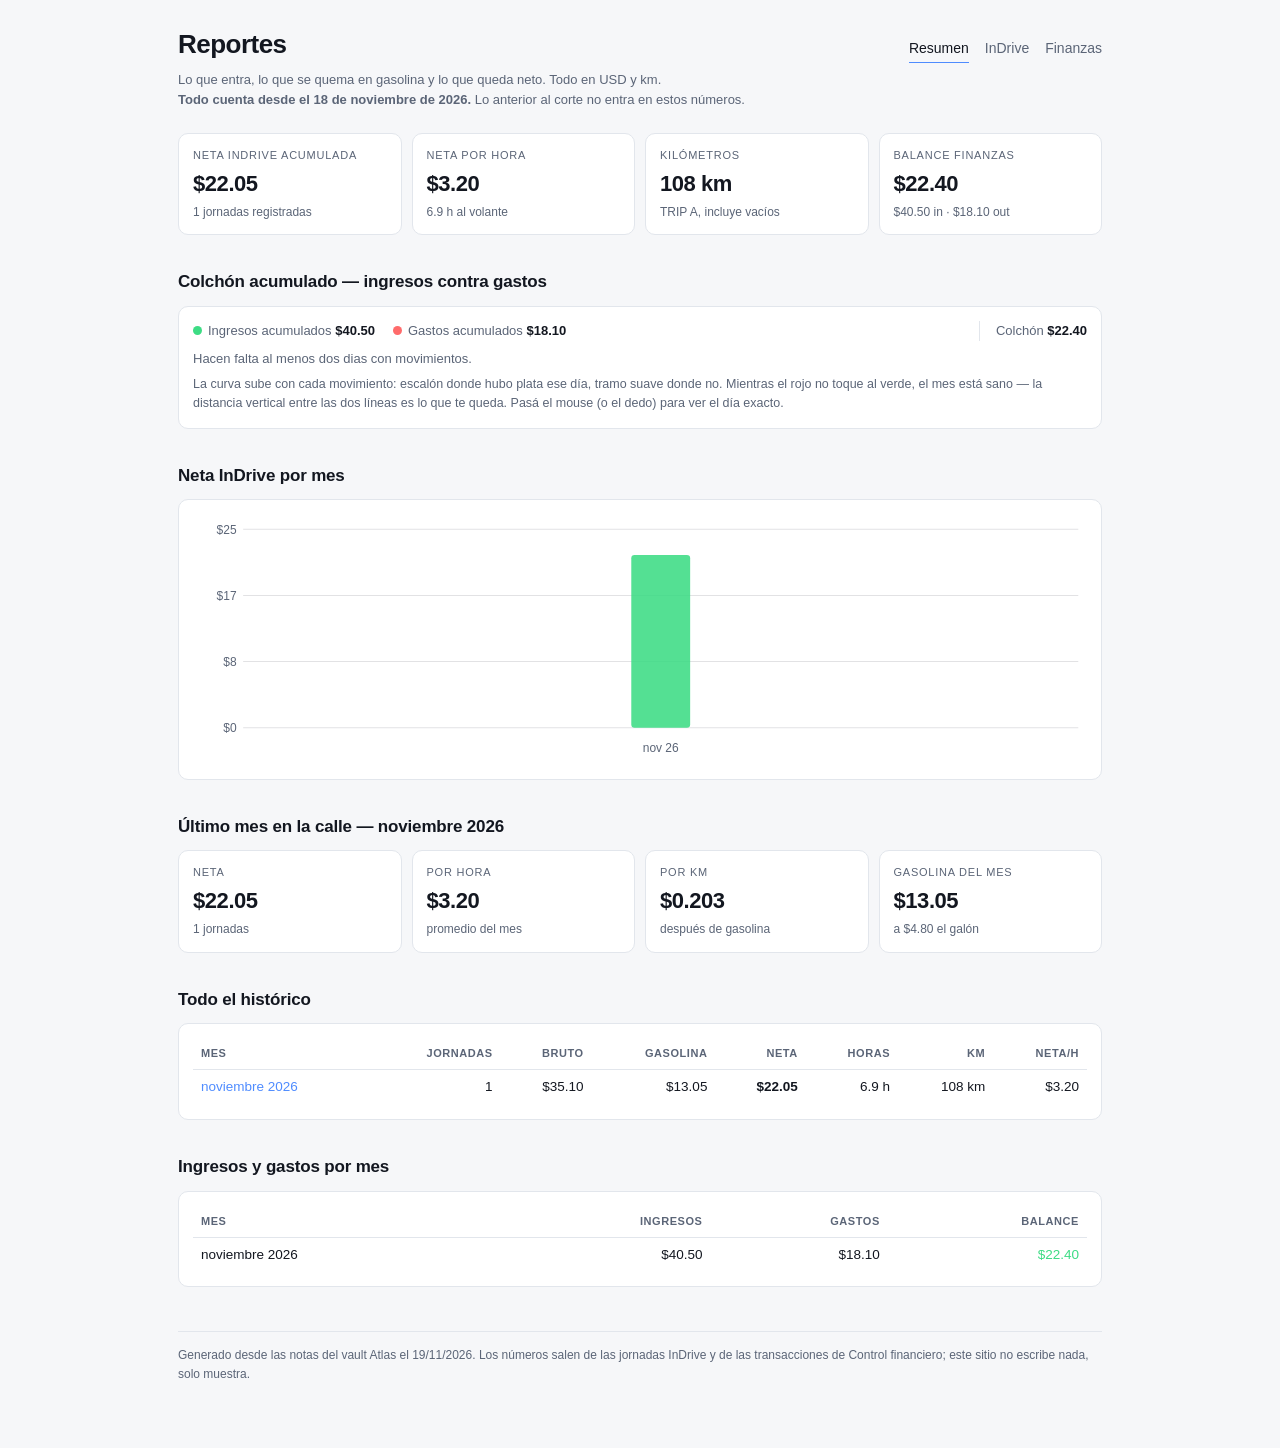
==== commit b21eeabc: "reportes 2026-11-19 06:51" ====
--- a/index.html
+++ b/index.html
@@ -14,7 +14,7 @@
   <h1>Reportes</h1>
   <nav><a href="index.html" class="on">Resumen</a><a href="indrive.html">InDrive</a><a href="finanzas.html">Finanzas</a></nav>
 </header>
-<p class="sub">Lo que entra, lo que se quema en gasolina y lo que queda neto. Todo en USD y km.<br><b>Todo cuenta desde el 18 de noviembre de 2026.</b> Lo anterior al corte no entra en estos números.</p><div class="kpis"><div class="kpi"><div class="l">Neta InDrive acumulada</div><div class="v">$22.05</div><div class="d">1 jornadas registradas</div></div><div class="kpi"><div class="l">Neta por hora</div><div class="v">$3.20</div><div class="d">6.9 h al volante</div></div><div class="kpi"><div class="l">Kilómetros</div><div class="v">108 km</div><div class="d">TRIP A, incluye vacíos</div></div><div class="kpi"><div class="l">Balance finanzas</div><div class="v">$22.40</div><div class="d">$35.10 in · $12.70 out</div></div></div><h2>Colchón acumulado — ingresos contra gastos</h2><div class="card"><div class="leyenda"><span><i class="punto verde"></i>Ingresos acumulados <b>$35.10</b></span><span><i class="punto rojo"></i>Gastos acumulados <b>$12.70</b></span><span class="hueco">Colchón <b class="pos">$22.40</b></span></div><p class="vacio">Hacen falta al menos dos dias con movimientos.</p><p class="nota">La curva sube con cada movimiento: escalón donde hubo plata ese día, tramo suave donde no. Mientras el rojo no toque al verde, el mes está sano — la distancia vertical entre las dos líneas es lo que te queda. Pasá el mouse (o el dedo) para ver el día exacto.</p></div><h2>Neta InDrive por mes</h2><div class="card"><svg viewBox="0 0 820 230" class="chart" role="img"><line x1="46" y1="196.0" x2="812" y2="196.0" stroke="currentColor" stroke-opacity=".12"/><text x="40" y="200.0" class="eje" text-anchor="end">$0</text><line x1="46" y1="135.3" x2="812" y2="135.3" stroke="currentColor" stroke-opacity=".12"/><text x="40" y="139.3" class="eje" text-anchor="end">$8</text><line x1="46" y1="74.7" x2="812" y2="74.7" stroke="currentColor" stroke-opacity=".12"/><text x="40" y="78.7" class="eje" text-anchor="end">$17</text><line x1="46" y1="14.0" x2="812" y2="14.0" stroke="currentColor" stroke-opacity=".12"/><text x="40" y="18.0" class="eje" text-anchor="end">$25</text><rect x="402.0" y="37.7" width="54.0" height="158.3" rx="3" fill="#3ddc84" opacity=".88"><title>nov 26: $22</title></rect><text x="429.0" y="218" class="eje" text-anchor="middle">nov 26</text></svg></div><h2>Último mes en la calle — noviembre 2026</h2><div class="kpis"><div class="kpi"><div class="l">Neta</div><div class="v">$22.05</div><div class="d">1 jornadas</div></div><div class="kpi"><div class="l">Por hora</div><div class="v">$3.20</div><div class="d">promedio del mes</div></div><div class="kpi"><div class="l">Por km</div><div class="v">$0.203</div><div class="d">después de gasolina</div></div><div class="kpi"><div class="l">Gasolina del mes</div><div class="v">$13.05</div><div class="d">a $4.80 el galón</div></div></div><h2>Todo el histórico</h2><div class="card"><div class="scroll"><table><thead><tr><th>Mes</th><th>Jornadas</th><th>Bruto</th><th>Gasolina</th><th>Neta</th><th>Horas</th><th>Km</th><th>Neta/h</th></tr></thead><tbody><tr><td><a href="indrive.html">noviembre 2026</a></td><td>1</td><td>$35.10</td><td>$13.05</td><td><b>$22.05</b></td><td>6.9 h</td><td>108 km</td><td>$3.20</td></tr></tbody></table></div></div><h2>Ingresos y gastos por mes</h2><div class="card"><div class="scroll"><table><thead><tr><th>Mes</th><th>Ingresos</th><th>Gastos</th><th>Balance</th></tr></thead><tbody><tr><td>noviembre 2026</td><td>$35.10</td><td>$12.70</td><td><span class="pos">$22.40</span></td></tr></tbody></table></div></div>
+<p class="sub">Lo que entra, lo que se quema en gasolina y lo que queda neto. Todo en USD y km.<br><b>Todo cuenta desde el 18 de noviembre de 2026.</b> Lo anterior al corte no entra en estos números.</p><div class="kpis"><div class="kpi"><div class="l">Neta InDrive acumulada</div><div class="v">$22.05</div><div class="d">1 jornadas registradas</div></div><div class="kpi"><div class="l">Neta por hora</div><div class="v">$3.20</div><div class="d">6.9 h al volante</div></div><div class="kpi"><div class="l">Kilómetros</div><div class="v">108 km</div><div class="d">TRIP A, incluye vacíos</div></div><div class="kpi"><div class="l">Balance finanzas</div><div class="v">$22.40</div><div class="d">$40.50 in · $18.10 out</div></div></div><h2>Colchón acumulado — ingresos contra gastos</h2><div class="card"><div class="leyenda"><span><i class="punto verde"></i>Ingresos acumulados <b>$40.50</b></span><span><i class="punto rojo"></i>Gastos acumulados <b>$18.10</b></span><span class="hueco">Colchón <b class="pos">$22.40</b></span></div><p class="vacio">Hacen falta al menos dos dias con movimientos.</p><p class="nota">La curva sube con cada movimiento: escalón donde hubo plata ese día, tramo suave donde no. Mientras el rojo no toque al verde, el mes está sano — la distancia vertical entre las dos líneas es lo que te queda. Pasá el mouse (o el dedo) para ver el día exacto.</p></div><h2>Neta InDrive por mes</h2><div class="card"><svg viewBox="0 0 820 230" class="chart" role="img"><line x1="46" y1="196.0" x2="812" y2="196.0" stroke="currentColor" stroke-opacity=".12"/><text x="40" y="200.0" class="eje" text-anchor="end">$0</text><line x1="46" y1="135.3" x2="812" y2="135.3" stroke="currentColor" stroke-opacity=".12"/><text x="40" y="139.3" class="eje" text-anchor="end">$8</text><line x1="46" y1="74.7" x2="812" y2="74.7" stroke="currentColor" stroke-opacity=".12"/><text x="40" y="78.7" class="eje" text-anchor="end">$17</text><line x1="46" y1="14.0" x2="812" y2="14.0" stroke="currentColor" stroke-opacity=".12"/><text x="40" y="18.0" class="eje" text-anchor="end">$25</text><rect x="402.0" y="37.7" width="54.0" height="158.3" rx="3" fill="#3ddc84" opacity=".88"><title>nov 26: $22</title></rect><text x="429.0" y="218" class="eje" text-anchor="middle">nov 26</text></svg></div><h2>Último mes en la calle — noviembre 2026</h2><div class="kpis"><div class="kpi"><div class="l">Neta</div><div class="v">$22.05</div><div class="d">1 jornadas</div></div><div class="kpi"><div class="l">Por hora</div><div class="v">$3.20</div><div class="d">promedio del mes</div></div><div class="kpi"><div class="l">Por km</div><div class="v">$0.203</div><div class="d">después de gasolina</div></div><div class="kpi"><div class="l">Gasolina del mes</div><div class="v">$13.05</div><div class="d">a $4.80 el galón</div></div></div><h2>Todo el histórico</h2><div class="card"><div class="scroll"><table><thead><tr><th>Mes</th><th>Jornadas</th><th>Bruto</th><th>Gasolina</th><th>Neta</th><th>Horas</th><th>Km</th><th>Neta/h</th></tr></thead><tbody><tr><td><a href="indrive.html">noviembre 2026</a></td><td>1</td><td>$35.10</td><td>$13.05</td><td><b>$22.05</b></td><td>6.9 h</td><td>108 km</td><td>$3.20</td></tr></tbody></table></div></div><h2>Ingresos y gastos por mes</h2><div class="card"><div class="scroll"><table><thead><tr><th>Mes</th><th>Ingresos</th><th>Gastos</th><th>Balance</th></tr></thead><tbody><tr><td>noviembre 2026</td><td>$40.50</td><td>$18.10</td><td><span class="pos">$22.40</span></td></tr></tbody></table></div></div>
 <footer>Generado desde las notas del vault Atlas el 19/11/2026. Los números salen de las jornadas InDrive y de las transacciones de Control financiero; este sitio no escribe nada, solo muestra.</footer>
 </div>
 </body>
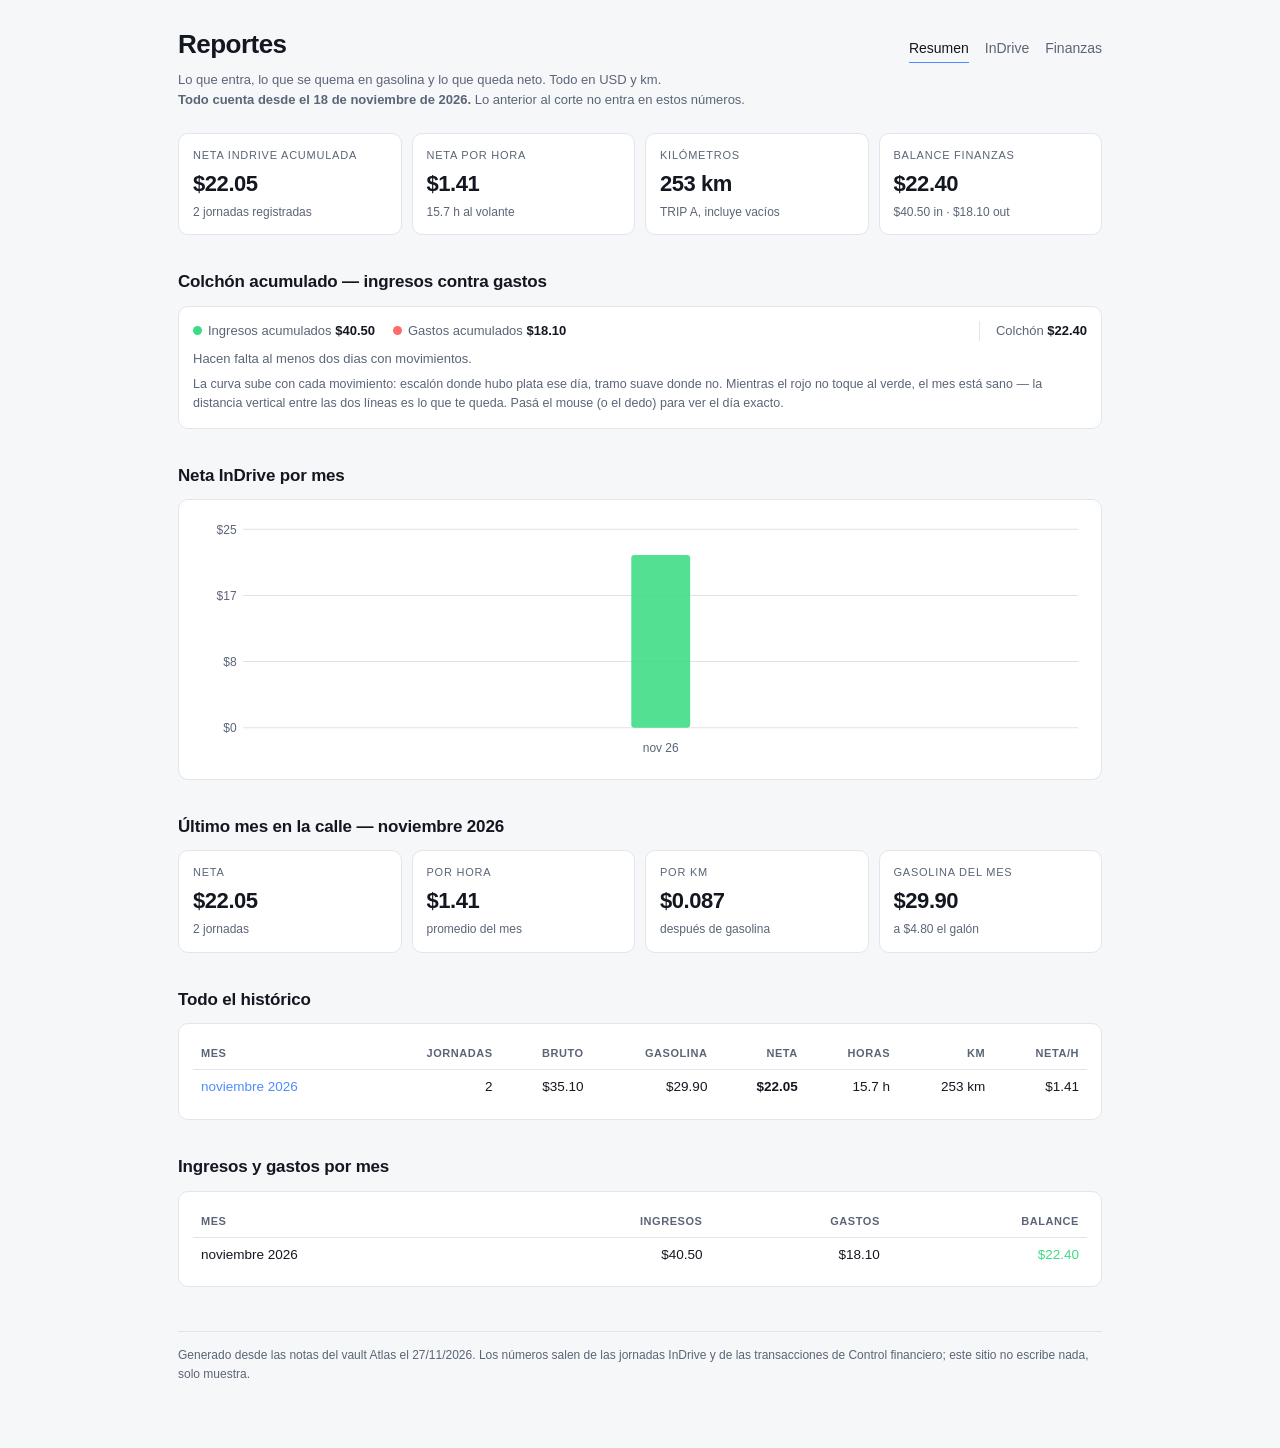
==== commit 2747f532: "reportes 2026-11-27 07:41" ====
--- a/index.html
+++ b/index.html
@@ -14,8 +14,8 @@
   <h1>Reportes</h1>
   <nav><a href="index.html" class="on">Resumen</a><a href="indrive.html">InDrive</a><a href="finanzas.html">Finanzas</a></nav>
 </header>
-<p class="sub">Lo que entra, lo que se quema en gasolina y lo que queda neto. Todo en USD y km.<br><b>Todo cuenta desde el 18 de noviembre de 2026.</b> Lo anterior al corte no entra en estos números.</p><div class="kpis"><div class="kpi"><div class="l">Neta InDrive acumulada</div><div class="v">$22.05</div><div class="d">1 jornadas registradas</div></div><div class="kpi"><div class="l">Neta por hora</div><div class="v">$3.20</div><div class="d">6.9 h al volante</div></div><div class="kpi"><div class="l">Kilómetros</div><div class="v">108 km</div><div class="d">TRIP A, incluye vacíos</div></div><div class="kpi"><div class="l">Balance finanzas</div><div class="v">$22.40</div><div class="d">$40.50 in · $18.10 out</div></div></div><h2>Colchón acumulado — ingresos contra gastos</h2><div class="card"><div class="leyenda"><span><i class="punto verde"></i>Ingresos acumulados <b>$40.50</b></span><span><i class="punto rojo"></i>Gastos acumulados <b>$18.10</b></span><span class="hueco">Colchón <b class="pos">$22.40</b></span></div><p class="vacio">Hacen falta al menos dos dias con movimientos.</p><p class="nota">La curva sube con cada movimiento: escalón donde hubo plata ese día, tramo suave donde no. Mientras el rojo no toque al verde, el mes está sano — la distancia vertical entre las dos líneas es lo que te queda. Pasá el mouse (o el dedo) para ver el día exacto.</p></div><h2>Neta InDrive por mes</h2><div class="card"><svg viewBox="0 0 820 230" class="chart" role="img"><line x1="46" y1="196.0" x2="812" y2="196.0" stroke="currentColor" stroke-opacity=".12"/><text x="40" y="200.0" class="eje" text-anchor="end">$0</text><line x1="46" y1="135.3" x2="812" y2="135.3" stroke="currentColor" stroke-opacity=".12"/><text x="40" y="139.3" class="eje" text-anchor="end">$8</text><line x1="46" y1="74.7" x2="812" y2="74.7" stroke="currentColor" stroke-opacity=".12"/><text x="40" y="78.7" class="eje" text-anchor="end">$17</text><line x1="46" y1="14.0" x2="812" y2="14.0" stroke="currentColor" stroke-opacity=".12"/><text x="40" y="18.0" class="eje" text-anchor="end">$25</text><rect x="402.0" y="37.7" width="54.0" height="158.3" rx="3" fill="#3ddc84" opacity=".88"><title>nov 26: $22</title></rect><text x="429.0" y="218" class="eje" text-anchor="middle">nov 26</text></svg></div><h2>Último mes en la calle — noviembre 2026</h2><div class="kpis"><div class="kpi"><div class="l">Neta</div><div class="v">$22.05</div><div class="d">1 jornadas</div></div><div class="kpi"><div class="l">Por hora</div><div class="v">$3.20</div><div class="d">promedio del mes</div></div><div class="kpi"><div class="l">Por km</div><div class="v">$0.203</div><div class="d">después de gasolina</div></div><div class="kpi"><div class="l">Gasolina del mes</div><div class="v">$13.05</div><div class="d">a $4.80 el galón</div></div></div><h2>Todo el histórico</h2><div class="card"><div class="scroll"><table><thead><tr><th>Mes</th><th>Jornadas</th><th>Bruto</th><th>Gasolina</th><th>Neta</th><th>Horas</th><th>Km</th><th>Neta/h</th></tr></thead><tbody><tr><td><a href="indrive.html">noviembre 2026</a></td><td>1</td><td>$35.10</td><td>$13.05</td><td><b>$22.05</b></td><td>6.9 h</td><td>108 km</td><td>$3.20</td></tr></tbody></table></div></div><h2>Ingresos y gastos por mes</h2><div class="card"><div class="scroll"><table><thead><tr><th>Mes</th><th>Ingresos</th><th>Gastos</th><th>Balance</th></tr></thead><tbody><tr><td>noviembre 2026</td><td>$40.50</td><td>$18.10</td><td><span class="pos">$22.40</span></td></tr></tbody></table></div></div>
-<footer>Generado desde las notas del vault Atlas el 19/11/2026. Los números salen de las jornadas InDrive y de las transacciones de Control financiero; este sitio no escribe nada, solo muestra.</footer>
+<p class="sub">Lo que entra, lo que se quema en gasolina y lo que queda neto. Todo en USD y km.<br><b>Todo cuenta desde el 18 de noviembre de 2026.</b> Lo anterior al corte no entra en estos números.</p><div class="kpis"><div class="kpi"><div class="l">Neta InDrive acumulada</div><div class="v">$22.05</div><div class="d">2 jornadas registradas</div></div><div class="kpi"><div class="l">Neta por hora</div><div class="v">$1.41</div><div class="d">15.7 h al volante</div></div><div class="kpi"><div class="l">Kilómetros</div><div class="v">253 km</div><div class="d">TRIP A, incluye vacíos</div></div><div class="kpi"><div class="l">Balance finanzas</div><div class="v">$22.40</div><div class="d">$40.50 in · $18.10 out</div></div></div><h2>Colchón acumulado — ingresos contra gastos</h2><div class="card"><div class="leyenda"><span><i class="punto verde"></i>Ingresos acumulados <b>$40.50</b></span><span><i class="punto rojo"></i>Gastos acumulados <b>$18.10</b></span><span class="hueco">Colchón <b class="pos">$22.40</b></span></div><p class="vacio">Hacen falta al menos dos dias con movimientos.</p><p class="nota">La curva sube con cada movimiento: escalón donde hubo plata ese día, tramo suave donde no. Mientras el rojo no toque al verde, el mes está sano — la distancia vertical entre las dos líneas es lo que te queda. Pasá el mouse (o el dedo) para ver el día exacto.</p></div><h2>Neta InDrive por mes</h2><div class="card"><svg viewBox="0 0 820 230" class="chart" role="img"><line x1="46" y1="196.0" x2="812" y2="196.0" stroke="currentColor" stroke-opacity=".12"/><text x="40" y="200.0" class="eje" text-anchor="end">$0</text><line x1="46" y1="135.3" x2="812" y2="135.3" stroke="currentColor" stroke-opacity=".12"/><text x="40" y="139.3" class="eje" text-anchor="end">$8</text><line x1="46" y1="74.7" x2="812" y2="74.7" stroke="currentColor" stroke-opacity=".12"/><text x="40" y="78.7" class="eje" text-anchor="end">$17</text><line x1="46" y1="14.0" x2="812" y2="14.0" stroke="currentColor" stroke-opacity=".12"/><text x="40" y="18.0" class="eje" text-anchor="end">$25</text><rect x="402.0" y="37.7" width="54.0" height="158.3" rx="3" fill="#3ddc84" opacity=".88"><title>nov 26: $22</title></rect><text x="429.0" y="218" class="eje" text-anchor="middle">nov 26</text></svg></div><h2>Último mes en la calle — noviembre 2026</h2><div class="kpis"><div class="kpi"><div class="l">Neta</div><div class="v">$22.05</div><div class="d">2 jornadas</div></div><div class="kpi"><div class="l">Por hora</div><div class="v">$1.41</div><div class="d">promedio del mes</div></div><div class="kpi"><div class="l">Por km</div><div class="v">$0.087</div><div class="d">después de gasolina</div></div><div class="kpi"><div class="l">Gasolina del mes</div><div class="v">$29.90</div><div class="d">a $4.80 el galón</div></div></div><h2>Todo el histórico</h2><div class="card"><div class="scroll"><table><thead><tr><th>Mes</th><th>Jornadas</th><th>Bruto</th><th>Gasolina</th><th>Neta</th><th>Horas</th><th>Km</th><th>Neta/h</th></tr></thead><tbody><tr><td><a href="indrive.html">noviembre 2026</a></td><td>2</td><td>$35.10</td><td>$29.90</td><td><b>$22.05</b></td><td>15.7 h</td><td>253 km</td><td>$1.41</td></tr></tbody></table></div></div><h2>Ingresos y gastos por mes</h2><div class="card"><div class="scroll"><table><thead><tr><th>Mes</th><th>Ingresos</th><th>Gastos</th><th>Balance</th></tr></thead><tbody><tr><td>noviembre 2026</td><td>$40.50</td><td>$18.10</td><td><span class="pos">$22.40</span></td></tr></tbody></table></div></div>
+<footer>Generado desde las notas del vault Atlas el 27/11/2026. Los números salen de las jornadas InDrive y de las transacciones de Control financiero; este sitio no escribe nada, solo muestra.</footer>
 </div>
 </body>
 </html>
